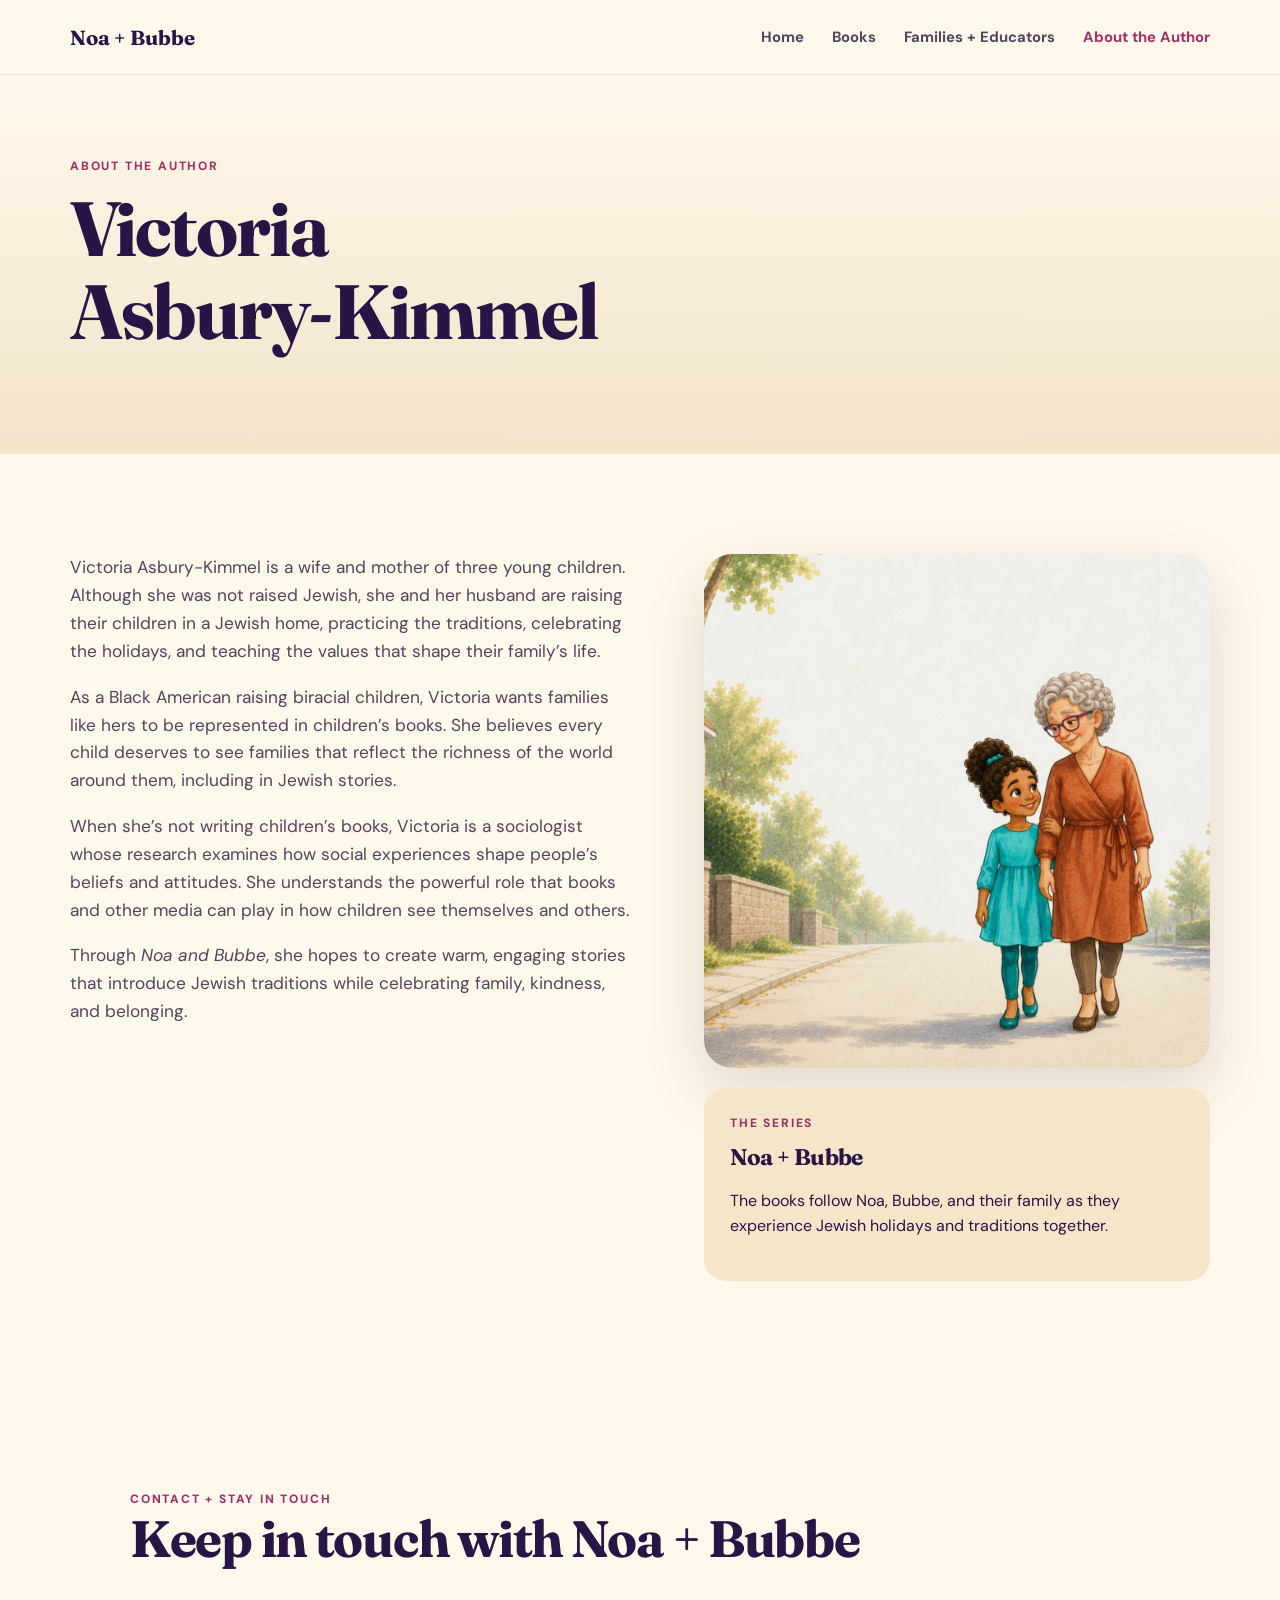
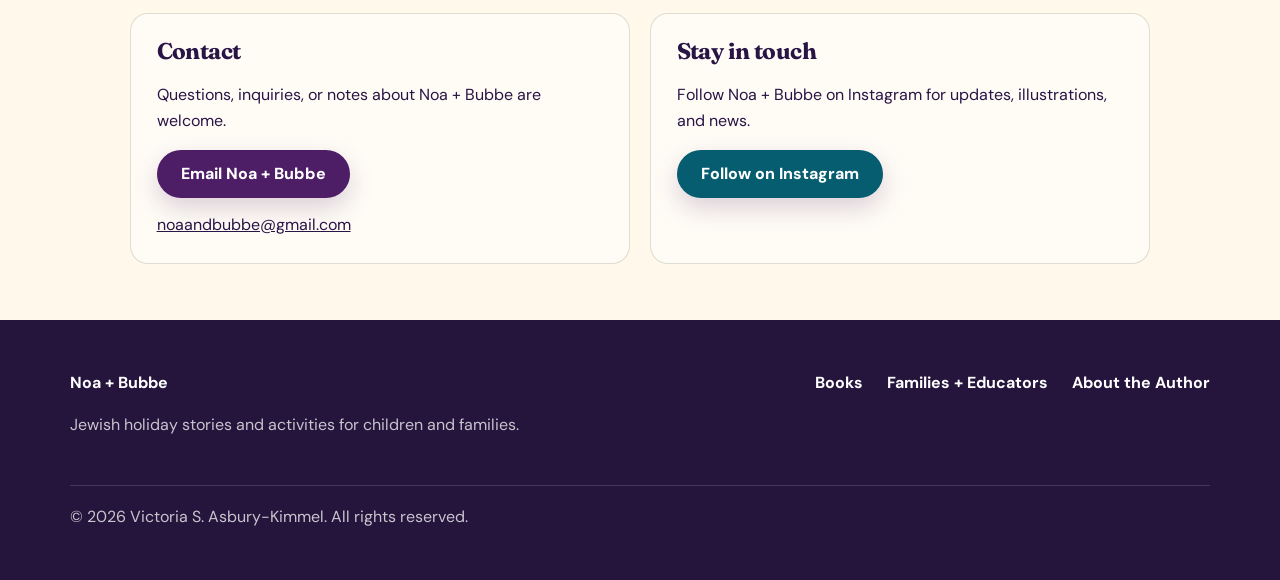
==== about.html @ 601a1b17 "Add files via upload Update Noa + Bubbe website" ====
<!doctype html>
<html lang="en">
<head>
  <meta charset="utf-8">
  <meta name="viewport" content="width=device-width, initial-scale=1">
  <meta name="description" content="About Victoria Asbury-Kimmel, author of the Noa and Bubbe children's book series.">
  <title>About the Author | Victoria Asbury-Kimmel</title>
  <link rel="preconnect" href="https://fonts.googleapis.com">
  <link rel="preconnect" href="https://fonts.gstatic.com" crossorigin>
  <link href="https://fonts.googleapis.com/css2?family=DM+Sans:wght@400;500;600;700&family=Fraunces:opsz,wght@9..144,600;9..144,700&display=swap" rel="stylesheet">
  <link rel="stylesheet" href="styles.css">
</head>
<body>
<a class="skip-link" href="#main">Skip to content</a>
<header class="site-header">
  <div class="shell nav-wrap">
    <a class="brand" href="index.html">Noa + Bubbe</a>
    <button class="menu-toggle" aria-expanded="false" aria-controls="main-nav">Menu</button>
    <nav id="main-nav" aria-label="Primary navigation"><a href="index.html">Home</a>
<a href="books.html">Books</a>
<a href="families-educators.html">Families + Educators</a>
<a href="about.html" class="active">About the Author</a></nav>
  </div>
</header>
<main id="main">

<section class="page-hero compact">
  <div class="shell">
    <p class="eyebrow">About the Author</p>
    <h1>Victoria<br>Asbury-Kimmel</h1>
  </div>
</section>
<section class="section">
  <div class="shell about-grid">
    <div class="about-copy">
      <p>Victoria Asbury-Kimmel is a wife and mother of three young children. Although she was not raised Jewish, she and her husband are raising their children in a Jewish home, practicing the traditions, celebrating the holidays, and teaching the values that shape their family’s life.</p>
      <p>As a Black American raising biracial children, Victoria wants families like hers to be represented in children’s books. She believes every child deserves to see families that reflect the richness of the world around them, including in Jewish stories.</p>
      <p>When she’s not writing children’s books, Victoria is a sociologist whose research examines how social experiences shape people’s beliefs and attitudes. She understands the powerful role that books and other media can play in how children see themselves and others.</p>
      <p>Through <em>Noa and Bubbe</em>, she hopes to create warm, engaging stories that introduce Jewish traditions while celebrating family, kindness, and belonging.</p>
    </div>
    <div class="about-art">
      <img src="rosh-noa-bubbe.jpg" alt="Noa walking with Bubbe">
      <div class="series-note"><p class="eyebrow">The series</p><h3>Noa + Bubbe</h3><p>The books follow Noa, Bubbe, and their family as they experience Jewish holidays and traditions together.</p></div>
    </div>
  </div>
</section>

</main>

<section class="stay-in-touch">
  <div class="section-heading">
    <span class="eyebrow">Contact + Stay in Touch</span>
    <h2>Keep in touch with Noa + Bubbe</h2>
  </div>
  <div class="contact-grid">
    <div class="contact-card">
      <h3>Contact</h3>
      <p>Questions, inquiries, or notes about Noa + Bubbe are welcome.</p>
      <a class="button" href="mailto:noaandbubbe@gmail.com">Email Noa + Bubbe</a>
      <p class="contact-detail"><a href="mailto:noaandbubbe@gmail.com">noaandbubbe@gmail.com</a></p>
    </div>
    <div class="contact-card">
      <h3>Stay in touch</h3>
      <p>Follow Noa + Bubbe on Instagram for updates, illustrations, and news.</p>
      <a class="button secondary" href="https://www.instagram.com/noaandbubbe/" target="_blank" rel="noopener noreferrer">Follow on Instagram</a>
    </div>
  </div>
</section>

<footer class="site-footer">
  <div class="shell footer-grid">
    <div><strong>Noa + Bubbe</strong><p>Jewish holiday stories and activities for children and families.</p></div>
    <div class="footer-links"><a href="books.html">Books</a><a href="families-educators.html">Families + Educators</a><a href="about.html">About the Author</a></div>
    <p class="copyright">© 2026 Victoria S. Asbury-Kimmel. All rights reserved.</p>
  </div>
</footer>
<script src="script.js"></script>
</body>
</html>
---- styles.css ----
:root{
  --ink:#291446;--plum:#4d1d65;--berry:#9f2f66;--teal:#075d70;--rust:#ae5638;
  --coral:#db654e;--gold:#d79a38;--cream:#fff8eb;--paper:#f5e5c9;--white:#fff;
  --sage:#75866d;--muted:#62576c;--shadow:0 24px 65px rgba(48,28,43,.14);
}
*{box-sizing:border-box} html{scroll-behavior:smooth} body{margin:0;background:var(--cream);color:var(--ink);font-family:"DM Sans",sans-serif;line-height:1.62}
img{display:block;max-width:100%} a{color:inherit}.shell{width:min(1140px,calc(100% - 40px));margin:auto}.skip-link{position:absolute;left:-9999px}.skip-link:focus{left:16px;top:16px;z-index:99;background:#fff;padding:10px 14px}
.site-header{position:sticky;top:0;z-index:30;background:rgba(255,248,235,.92);backdrop-filter:blur(14px);border-bottom:1px solid rgba(41,20,70,.1)}
.nav-wrap{min-height:74px;display:flex;align-items:center;justify-content:space-between;gap:26px}.brand{text-decoration:none;font:700 1.28rem "Fraunces",serif}.site-header nav{display:flex;gap:28px;align-items:center}.site-header nav a{text-decoration:none;font-size:.93rem;font-weight:700;color:#51445d}.site-header nav a:hover,.site-header nav a.active{color:var(--berry)}
.menu-toggle{display:none;border:0;background:var(--plum);color:#fff;border-radius:999px;padding:8px 14px;font-weight:700}
h1,h2,h3{font-family:"Fraunces",serif;line-height:1.08;margin:0 0 18px;letter-spacing:-.025em}h1{font-size:clamp(3rem,6vw,5.6rem)}h2{font-size:clamp(2rem,4vw,3.35rem)}h3{font-size:1.42rem}.eyebrow,.mini-label{text-transform:uppercase;letter-spacing:.15em;font-weight:800;font-size:.75rem;color:var(--berry);margin:0 0 12px}.mini-label{font-size:.68rem}.dek{font-size:1.22rem;color:#574b62;max-width:700px}.button{display:inline-flex;align-items:center;justify-content:center;min-height:48px;padding:0 24px;border-radius:999px;background:var(--plum);color:#fff;text-decoration:none;font-weight:800;box-shadow:0 10px 26px rgba(77,29,101,.2)}.button:hover{transform:translateY(-1px)}.button.secondary{background:var(--teal)}.text-link,.card-link{font-weight:800;text-decoration:none;color:var(--plum)}.actions{display:flex;align-items:center;gap:24px;flex-wrap:wrap;margin-top:28px}
.series-hero{padding:86px 0 110px;overflow:hidden;background:radial-gradient(circle at 10% 10%,rgba(215,154,56,.24),transparent 32%),radial-gradient(circle at 90% 20%,rgba(159,47,102,.11),transparent 30%)}.hero-grid{display:grid;grid-template-columns:.94fr 1.06fr;gap:64px;align-items:center}.hero-copy h1 span{color:var(--berry)}.cover-stack{height:580px;position:relative}.cover-stack img{position:absolute;object-fit:cover;border:12px solid #fff;border-radius:22px;box-shadow:var(--shadow)}.stack-yom{width:285px;left:0;top:100px;transform:rotate(-6deg)}.stack-rosh{width:330px;left:190px;top:18px;z-index:2;transform:rotate(2deg)}.stack-activity{width:230px;right:0;bottom:0;z-index:3;transform:rotate(7deg)}
.section{padding:100px 0}.section.warm{background:var(--paper)}.section-heading{max-width:760px;margin-bottom:46px}.section-heading.center{text-align:center;margin-inline:auto}.section-heading.center p:last-child{color:var(--muted)}
.book-grid{display:grid;grid-template-columns:repeat(3,1fr);gap:24px}.book-card{background:#fff;border-radius:26px;overflow:hidden;box-shadow:0 18px 45px rgba(67,39,25,.1);display:flex;flex-direction:column}.book-cover-wrap{aspect-ratio:1/1;padding:22px;background:#efe2c9;display:grid;place-items:center}.book-cover-wrap img{width:100%;height:100%;object-fit:contain;border-radius:12px}.book-card-body{padding:26px 26px 30px;display:flex;flex-direction:column;flex:1}.book-card-body p{color:var(--muted)}.book-card-body .card-link{margin-top:auto}
.feature-split{display:grid;grid-template-columns:1fr 1fr;gap:68px;align-items:center}.feature-art{width:100%;border-radius:30px;box-shadow:var(--shadow);max-height:620px;object-fit:cover}.feature-copy p{color:var(--muted);font-size:1.08rem}.reverse-on-desktop .feature-copy{order:1}.reverse-on-desktop .feature-art{order:2}
.quote-section{padding:84px 0;background:var(--plum);color:#fff}.quote-section.teal{background:var(--teal)}.quote-section.plum{background:var(--plum)}.quote-inner{max-width:920px;text-align:center}.quote-inner p{font:600 clamp(2rem,4vw,3.6rem)/1.2 "Fraunces",serif;margin:0 0 18px}.quote-inner span{font-weight:800;color:#f2d49f}
.page-hero{padding:82px 0;background:linear-gradient(180deg,#fff8eb,#f3e4ca)}.page-hero.compact h1{max-width:850px}.page-hero.compact .dek{max-width:760px}
.catalog{display:grid;gap:70px}.catalog-row{display:grid;grid-template-columns:360px 1fr;gap:68px;align-items:center}.catalog-row.reverse{grid-template-columns:1fr 360px}.catalog-row.reverse img{order:2}.catalog-row img{width:100%;max-height:430px;object-fit:contain;border-radius:24px;box-shadow:var(--shadow);background:#fff}.catalog-row .portrait-cover{width:auto;max-width:310px;justify-self:center}
.book-hero{padding:78px 0 92px}.book-hero.rosh-theme{background:linear-gradient(135deg,#fff8e8,#e8efe4)}.book-hero.yom-theme{background:linear-gradient(135deg,#fff8eb,#f1dfd6)}.book-hero.activity-theme{background:linear-gradient(135deg,#fff8e8,#edf1dc)}.book-hero-grid{display:grid;grid-template-columns:1.05fr .95fr;gap:70px;align-items:center}.book-hero h1 span{color:var(--berry)}.rosh-theme h1 span{color:var(--teal)}.activity-theme h1 span{color:#496a2f}.book-hero p:not(.eyebrow){max-width:680px}.single-cover{display:grid;place-items:center}.single-cover img{width:min(460px,100%);border:15px solid white;border-radius:26px;box-shadow:var(--shadow)}.single-cover.portrait img{width:min(460px,100%)}.book-meta{display:flex;gap:10px;flex-wrap:wrap;margin-top:26px}.book-meta span{background:rgba(255,255,255,.75);border:1px solid rgba(41,20,70,.1);padding:8px 12px;border-radius:999px;font-size:.83rem;font-weight:700}
.story-grid{display:grid;grid-template-columns:repeat(2,minmax(0,1fr));gap:24px}.story-card{display:grid;grid-template-rows:360px 1fr;background:#fff;border-radius:24px;overflow:hidden;box-shadow:0 16px 40px rgba(67,39,25,.1)}.story-card img{width:100%;height:360px;object-fit:cover}.story-card>div{padding:24px 26px 28px;min-height:205px}.story-card>div>span{color:var(--coral);font-weight:800}.story-card p{color:var(--muted)}
.preview-grid{display:grid;grid-template-columns:repeat(4,1fr);gap:22px}.preview-grid figure{margin:0;background:#fff;border-radius:22px;overflow:hidden;box-shadow:0 14px 35px rgba(45,30,40,.09)}.preview-grid img{width:100%;aspect-ratio:.78;object-fit:cover;object-position:top}.preview-grid figcaption{padding:15px 16px 18px;font-weight:800;text-align:center}.feature-list-grid{display:grid;grid-template-columns:.8fr 1.2fr;gap:70px}.check-list{display:grid;gap:14px}.check-list p{margin:0;background:#fff;padding:20px 22px;border-radius:18px}
.resource-head{max-width:780px;margin-bottom:38px}.resource-grid{display:grid;grid-template-columns:repeat(4,1fr);gap:18px}.resource-grid.five{grid-template-columns:repeat(5,1fr)}.resource-grid article{background:#fff;border-radius:20px;padding:24px;box-shadow:0 12px 28px rgba(45,30,40,.08)}.resource-grid article>span{font-weight:800;color:var(--coral)}.resource-grid p{color:var(--muted)}.prompt-card{margin-top:28px;background:var(--plum);color:#fff;padding:20px 24px;border-radius:18px;font-size:1.05rem}.glossary{display:grid;grid-template-columns:.75fr 1.25fr;gap:70px}.term-grid{display:grid;grid-template-columns:repeat(2,1fr);gap:14px}.term-grid>div{background:#fff;padding:18px;border-radius:16px;border:1px solid rgba(41,20,70,.08)}.term-grid strong{display:block;color:var(--berry);margin-bottom:4px}.term-grid span{font-size:.92rem;color:var(--muted)}
.about-grid{display:grid;grid-template-columns:1.05fr .95fr;gap:75px;align-items:start}.about-copy{font-size:1.08rem;color:#51445c}.about-copy p:first-child{margin-top:0}.about-art img{border-radius:28px;box-shadow:var(--shadow)}.series-note{background:var(--paper);padding:26px;border-radius:22px;margin-top:20px}
.site-footer{padding:50px 0;background:#25143c;color:#fff}.footer-grid{display:grid;grid-template-columns:1.2fr .8fr;gap:25px;align-items:start}.site-footer p{color:rgba(255,255,255,.75)}.footer-links{display:flex;gap:14px 24px;justify-content:flex-end;flex-wrap:wrap}.footer-links a{color:#fff;text-decoration:none;font-weight:700}.copyright{grid-column:1/-1;border-top:1px solid rgba(255,255,255,.15);padding-top:18px;margin:6px 0 0}
@media(max-width:900px){
 .site-header nav{display:none;position:absolute;top:74px;left:0;right:0;background:var(--cream);padding:20px;flex-direction:column;border-bottom:1px solid rgba(41,20,70,.1)}.site-header nav.open{display:flex}.menu-toggle{display:block}
 .hero-grid,.book-hero-grid,.feature-split,.feature-list-grid,.glossary,.about-grid{grid-template-columns:1fr}.cover-stack{height:500px;max-width:650px;margin:auto}.stack-yom{width:230px}.stack-rosh{width:290px;left:155px}.stack-activity{width:190px}
 .book-grid{grid-template-columns:1fr}.book-cover-wrap{aspect-ratio:1/1}.catalog-row,.catalog-row.reverse{grid-template-columns:1fr;gap:28px}.catalog-row.reverse img{order:0}.catalog-row img{max-width:420px;margin:auto}
 .preview-grid{grid-template-columns:repeat(2,1fr)}.resource-grid,.resource-grid.five{grid-template-columns:repeat(2,1fr)}.footer-grid{grid-template-columns:1fr}.footer-links{justify-content:flex-start}
}
@media(max-width:600px){
 .shell{width:min(100% - 28px,1140px)}.series-hero,.section,.book-hero{padding-block:68px}.page-hero{padding-block:58px}h1{font-size:3.25rem}
 .cover-stack{height:390px}.stack-yom{width:165px;top:85px}.stack-rosh{width:215px;left:95px}.stack-activity{width:145px}
 .story-grid,.preview-grid,.resource-grid,.resource-grid.five,.term-grid{grid-template-columns:1fr}.story-card{grid-template-rows:260px 1fr}.story-card img{height:260px}
 .book-cover-wrap{aspect-ratio:1/1}.feature-split{gap:38px}.glossary{gap:36px}.actions{align-items:flex-start;flex-direction:column}.single-cover img{border-width:10px}
}

/* Yom Kippur illustration gallery */
.yk-gallery{padding-top:72px;padding-bottom:72px}
.yk-gallery .section-heading{max-width:720px;margin-bottom:28px}
.yk-gallery-grid{display:grid;grid-template-columns:repeat(3,1fr);gap:18px}
.yk-gallery-grid figure{margin:0;background:#fffaf0;border-radius:18px;overflow:hidden;box-shadow:0 12px 34px rgba(71,48,28,.10)}
.yk-gallery-grid figure.wide{grid-column:span 2}
.yk-gallery-grid img{display:block;width:100%;aspect-ratio:1/1;object-fit:cover}
.yk-gallery-grid figcaption{padding:12px 15px 15px;font-weight:600;color:#493d35}
@media(max-width:800px){
  .yk-gallery-grid{grid-template-columns:1fr 1fr}
  .yk-gallery-grid figure.wide{grid-column:span 2}
}
@media(max-width:520px){
  .yk-gallery-grid{grid-template-columns:1fr}
  .yk-gallery-grid figure.wide{grid-column:span 1}
}

/* Yom Kippur: show the babka in the Prepare together card */
.prepare-card img{
  object-position: center 72%;
}

.purchase-actions{margin-top:1.35rem;display:flex;gap:.75rem;flex-wrap:wrap}
.book-actions{display:flex;gap:.7rem;flex-wrap:wrap;margin-top:1rem}
.placeholder-link{opacity:.68;cursor:default}

.stay-in-touch{
  max-width:1100px;
  margin:4rem auto 1rem;
  padding:2.5rem;
}
.contact-grid{
  display:grid;
  grid-template-columns:repeat(2,minmax(0,1fr));
  gap:1.25rem;
  margin-top:1.5rem;
}
.contact-card{
  background:rgba(255,255,255,.55);
  border:1px solid rgba(69,85,55,.18);
  border-radius:18px;
  padding:1.6rem;
}
.contact-card h3{margin-top:0}
.contact-detail{margin:.9rem 0 0}
.contact-detail a{color:inherit}
@media (max-width:700px){
  .contact-grid{grid-template-columns:1fr}
  .stay-in-touch{padding:1.5rem}
}
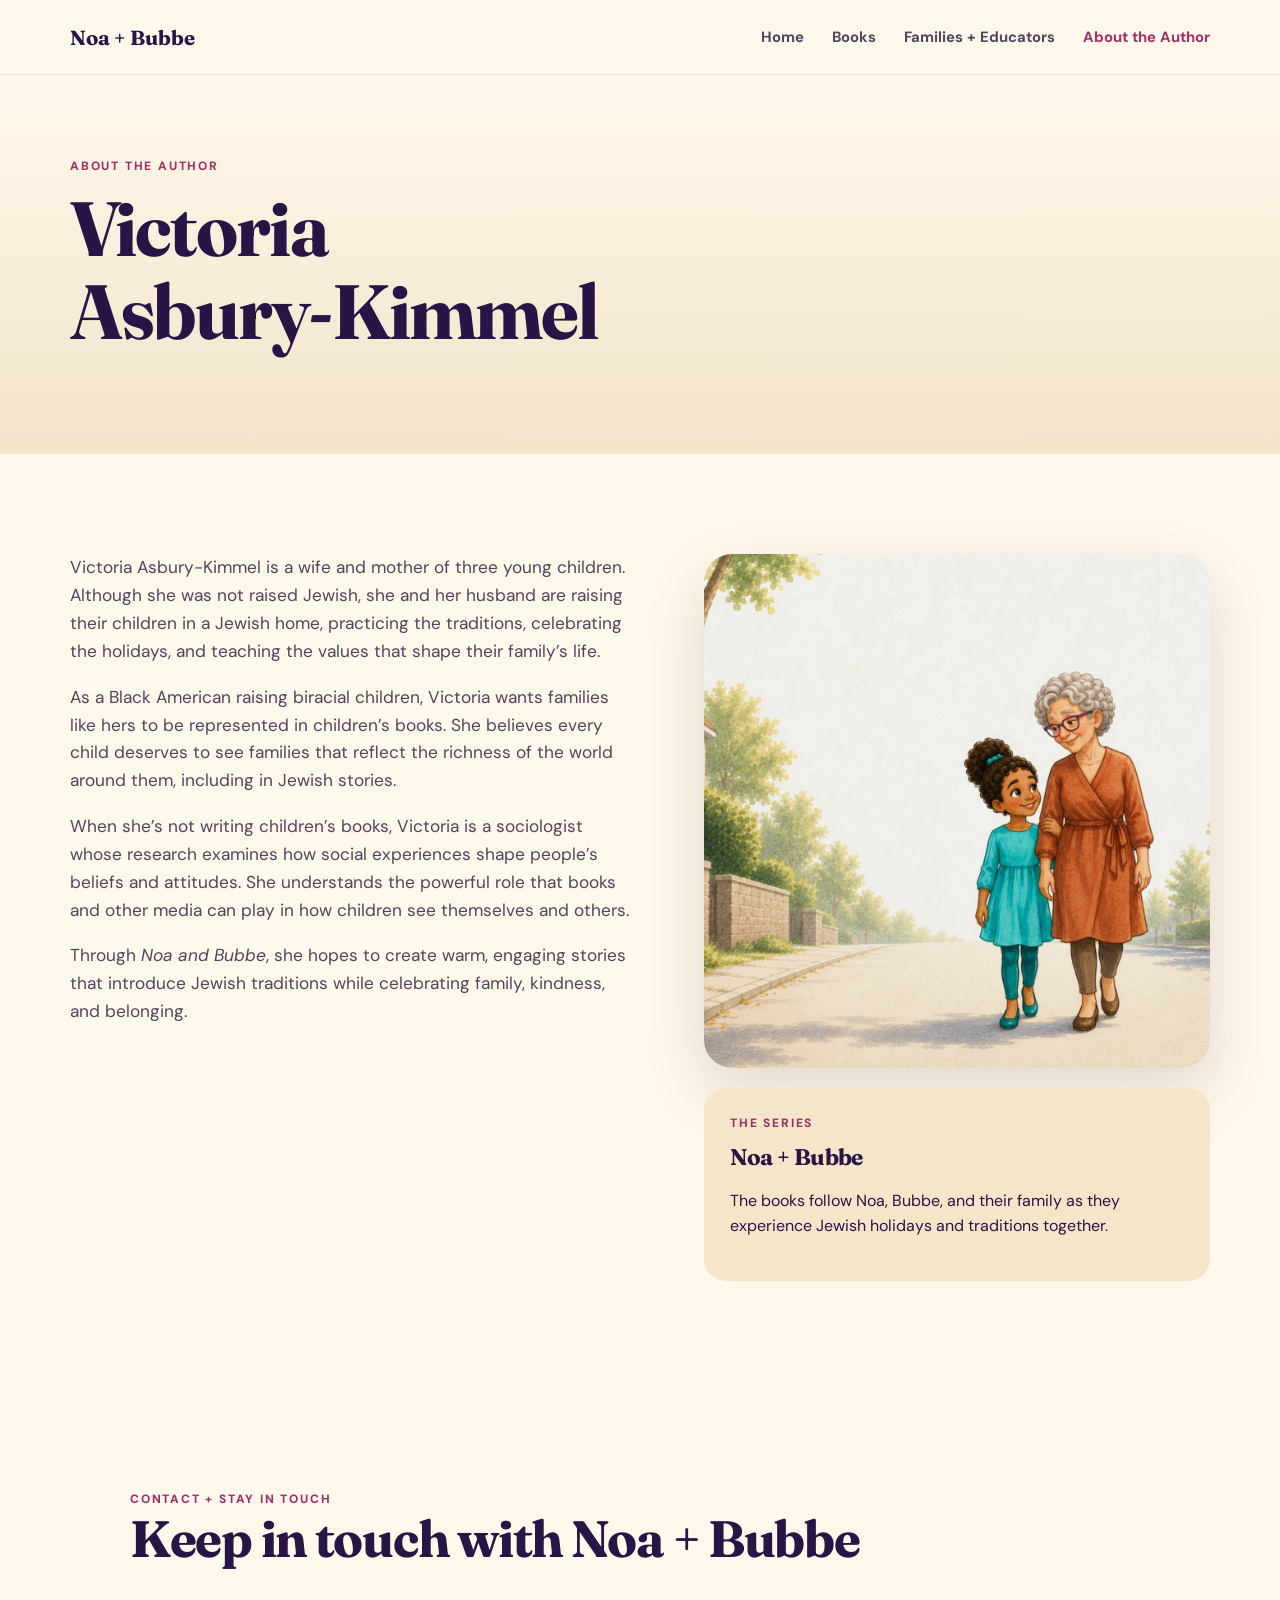
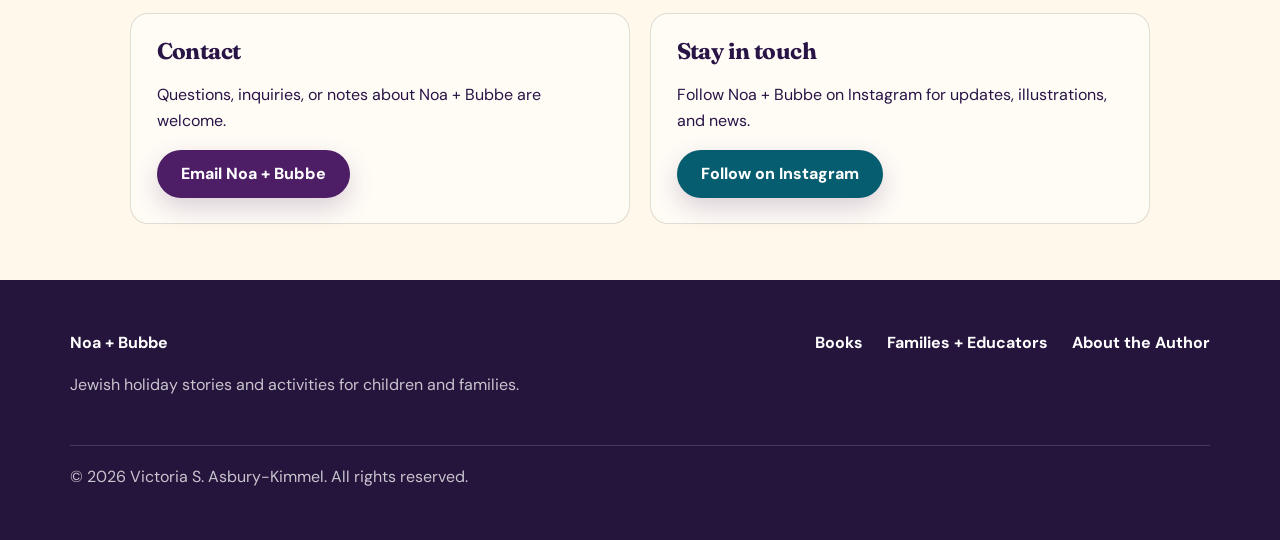
==== commit 046da81f: "Update about.html removed visible email" ====
--- a/about.html
+++ b/about.html
@@ -57,7 +57,6 @@
       <h3>Contact</h3>
       <p>Questions, inquiries, or notes about Noa + Bubbe are welcome.</p>
       <a class="button" href="mailto:noaandbubbe@gmail.com">Email Noa + Bubbe</a>
-      <p class="contact-detail"><a href="mailto:noaandbubbe@gmail.com">noaandbubbe@gmail.com</a></p>
     </div>
     <div class="contact-card">
       <h3>Stay in touch</h3>
@@ -76,4 +75,4 @@
 </footer>
 <script src="script.js"></script>
 </body>
-</html>+</html>
